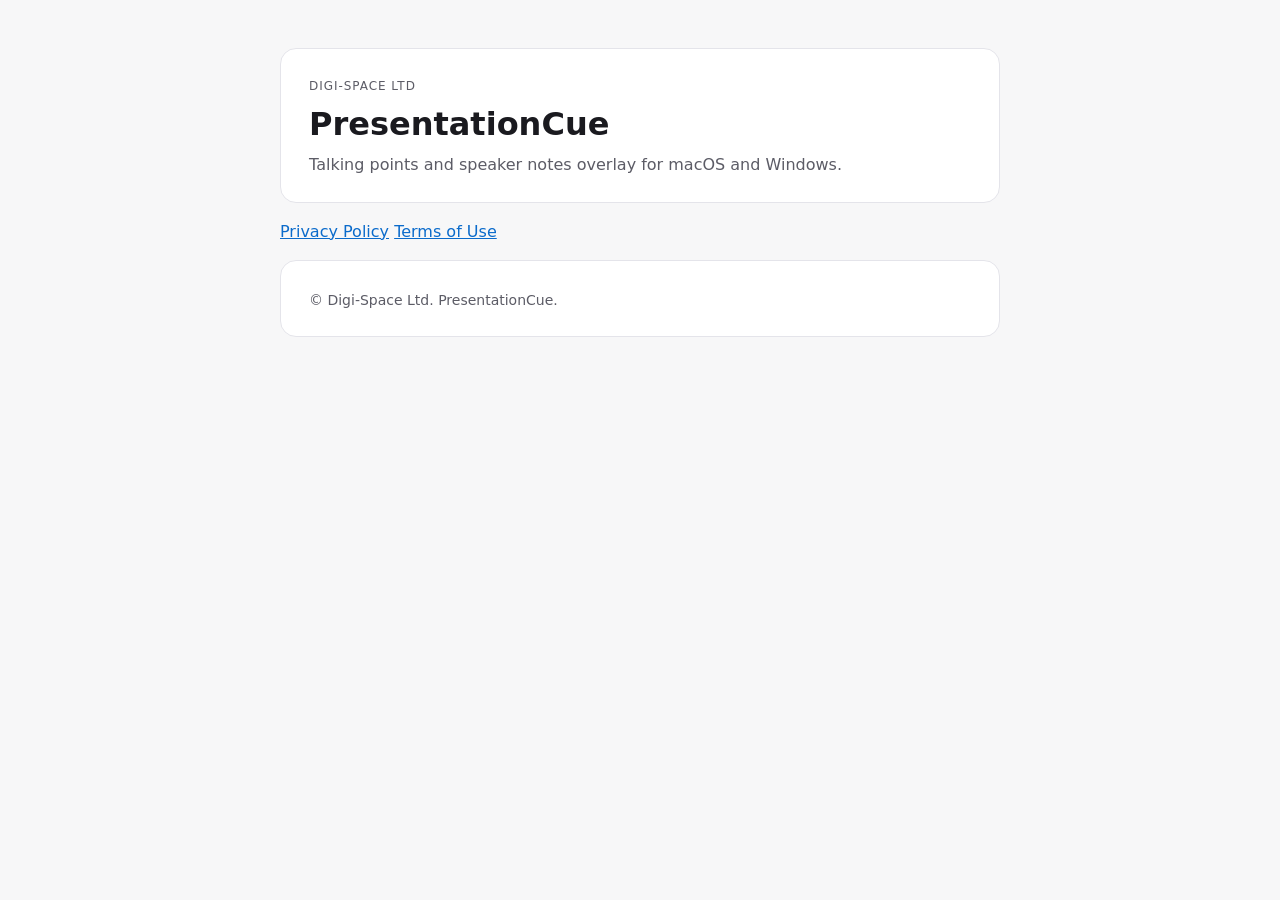
==== docs/index.html @ 4879d0cb "update to presentationCue" ====
<!DOCTYPE html>
<html lang="en-GB">
<head>
  <meta charset="utf-8" />
  <meta name="viewport" content="width=device-width, initial-scale=1" />
  <title>PresentationCue</title>
  <link rel="stylesheet" href="styles.css" />
</head>
<body>
  <main class="page">
    <header>
      <p class="eyebrow">Digi-Space Ltd</p>
      <h1>PresentationCue</h1>
      <p class="lede">Talking points and speaker notes overlay for macOS and Windows.</p>
    </header>
    <nav class="links">
      <a href="privacy.html">Privacy Policy</a>
      <a href="terms.html">Terms of Use</a>
    </nav>
    <footer>
      <p>&copy; Digi-Space Ltd. PresentationCue.</p>
    </footer>
  </main>
</body>
</html>
---- docs/styles.css ----
:root {
  color-scheme: light dark;
  --bg: #f7f7f8;
  --card: #ffffff;
  --text: #1a1a1f;
  --muted: #5c5c66;
  --accent: #0b6bcb;
  --border: #e4e4ea;
}

@media (prefers-color-scheme: dark) {
  :root {
    --bg: #111114;
    --card: #1a1a20;
    --text: #f2f2f5;
    --muted: #a8a8b3;
    --accent: #5eb0ff;
    --border: #2d2d36;
  }
}

* {
  box-sizing: border-box;
}

body {
  margin: 0;
  font-family: "Segoe UI", system-ui, -apple-system, sans-serif;
  background: var(--bg);
  color: var(--text);
  line-height: 1.6;
}

.page {
  max-width: 760px;
  margin: 0 auto;
  padding: 48px 20px 64px;
}

header,
article,
footer {
  background: var(--card);
  border: 1px solid var(--border);
  border-radius: 16px;
  padding: 28px 28px 24px;
}

header {
  margin-bottom: 16px;
}

article {
  margin-bottom: 16px;
}

.eyebrow {
  margin: 0 0 8px;
  font-size: 12px;
  letter-spacing: 0.08em;
  text-transform: uppercase;
  color: var(--muted);
}

h1,
h2 {
  line-height: 1.25;
}

h1 {
  margin: 0 0 8px;
  font-size: 2rem;
}

h2 {
  margin: 28px 0 10px;
  font-size: 1.15rem;
}

h3 {
  margin: 18px 0 8px;
  font-size: 1rem;
}

section + section {
  margin-top: 8px;
}

.company-card {
  background: var(--bg);
  border: 1px solid var(--border);
  border-radius: 12px;
  padding: 16px 18px;
  margin: 20px 0;
}

.company-card p {
  margin: 0 0 4px;
}

.lede,
.links,
footer p,
.updated {
  color: var(--muted);
}

.lede {
  margin: 0;
}

.links {
  margin: 0 0 16px;
}

.links a,
a {
  color: var(--accent);
}

ul {
  padding-left: 1.2rem;
}

li + li {
  margin-top: 8px;
}

footer p {
  margin: 0;
  font-size: 14px;
}
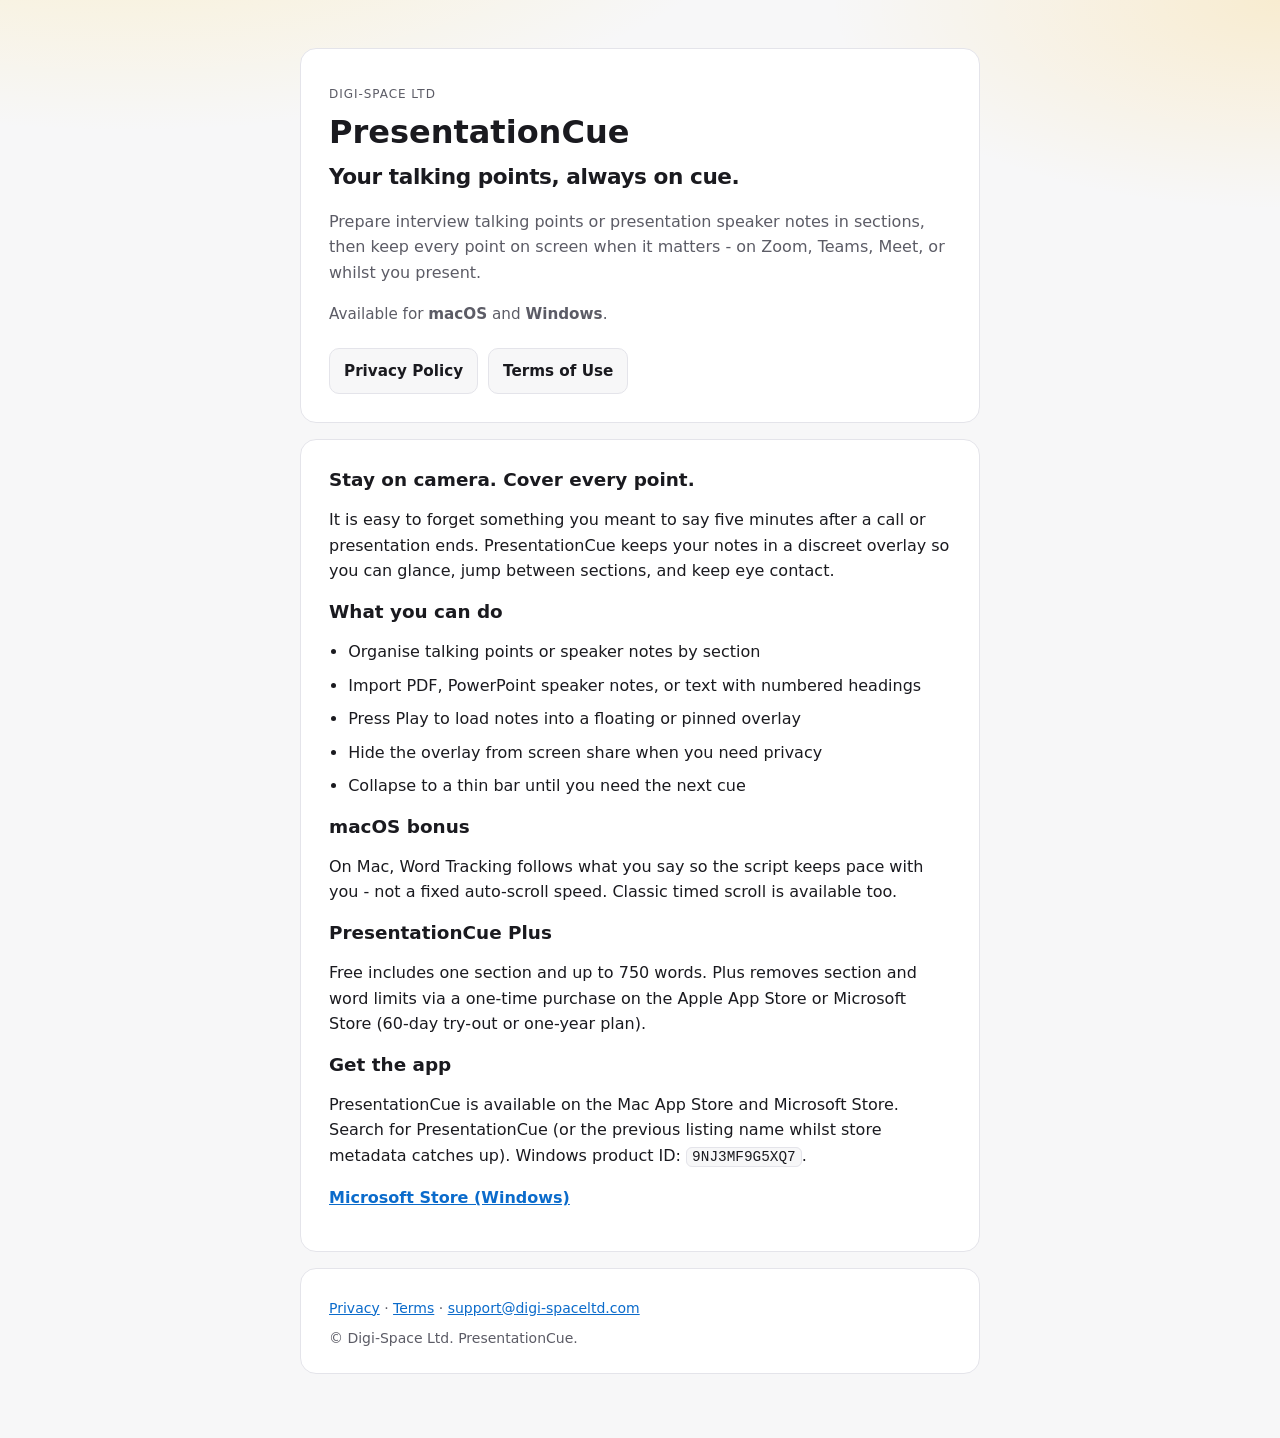
==== commit 8491462f: "Add PresentationCue product landing page" ====
--- a/docs/index.html
+++ b/docs/index.html
@@ -3,21 +3,95 @@
 <head>
   <meta charset="utf-8" />
   <meta name="viewport" content="width=device-width, initial-scale=1" />
-  <title>PresentationCue</title>
+  <title>PresentationCue - talking points, always on cue</title>
+  <meta
+    name="description"
+    content="Prepare interview talking points or speaker notes in sections, then keep them on screen during Zoom, Teams, or Meet - without breaking eye contact."
+  />
   <link rel="stylesheet" href="styles.css" />
 </head>
-<body>
-  <main class="page">
-    <header>
+<body class="home">
+  <main class="page home-page">
+    <header class="hero">
       <p class="eyebrow">Digi-Space Ltd</p>
       <h1>PresentationCue</h1>
-      <p class="lede">Talking points and speaker notes overlay for macOS and Windows.</p>
+      <p class="tagline">Your talking points, always on cue.</p>
+      <p class="lede">
+        Prepare interview talking points or presentation speaker notes in sections,
+        then keep every point on screen when it matters - on Zoom, Teams, Meet, or
+        whilst you present.
+      </p>
+      <p class="platforms">Available for <strong>macOS</strong> and <strong>Windows</strong>.</p>
+      <nav class="cta-row" aria-label="Legal">
+        <a class="cta cta-secondary" href="privacy.html">Privacy Policy</a>
+        <a class="cta cta-secondary" href="terms.html">Terms of Use</a>
+      </nav>
     </header>
-    <nav class="links">
-      <a href="privacy.html">Privacy Policy</a>
-      <a href="terms.html">Terms of Use</a>
-    </nav>
+
+    <article class="home-article">
+      <section>
+        <h2>Stay on camera. Cover every point.</h2>
+        <p>
+          It is easy to forget something you meant to say five minutes after a call
+          or presentation ends. PresentationCue keeps your notes in a discreet
+          overlay so you can glance, jump between sections, and keep eye contact.
+        </p>
+      </section>
+
+      <section>
+        <h2>What you can do</h2>
+        <ul>
+          <li>Organise talking points or speaker notes by section</li>
+          <li>Import PDF, PowerPoint speaker notes, or text with numbered headings</li>
+          <li>Press Play to load notes into a floating or pinned overlay</li>
+          <li>Hide the overlay from screen share when you need privacy</li>
+          <li>Collapse to a thin bar until you need the next cue</li>
+        </ul>
+      </section>
+
+      <section>
+        <h2>macOS bonus</h2>
+        <p>
+          On Mac, Word Tracking follows what you say so the script keeps pace with
+          you - not a fixed auto-scroll speed. Classic timed scroll is available too.
+        </p>
+      </section>
+
+      <section>
+        <h2>PresentationCue Plus</h2>
+        <p>
+          Free includes one section and up to 750 words. Plus removes section and
+          word limits via a one-time purchase on the Apple App Store or Microsoft Store
+          (60-day try-out or one-year plan).
+        </p>
+      </section>
+
+      <section>
+        <h2>Get the app</h2>
+        <p>
+          PresentationCue is available on the Mac App Store and Microsoft Store.
+          Search for PresentationCue (or the previous listing name whilst store
+          metadata catches up). Windows product ID:
+          <code>9NJ3MF9G5XQ7</code>.
+        </p>
+        <p>
+          <a
+            class="store-link"
+            href="https://apps.microsoft.com/detail/9NJ3MF9G5XQ7"
+            rel="noopener noreferrer"
+            >Microsoft Store (Windows)</a>
+        </p>
+      </section>
+    </article>
+
     <footer>
+      <p>
+        <a href="privacy.html">Privacy</a>
+        ·
+        <a href="terms.html">Terms</a>
+        ·
+        <a href="mailto:support@digi-spaceltd.com">support@digi-spaceltd.com</a>
+      </p>
       <p>&copy; Digi-Space Ltd. PresentationCue.</p>
     </footer>
   </main>
--- a/docs/styles.css
+++ b/docs/styles.css
@@ -130,3 +130,94 @@
   margin: 0;
   font-size: 14px;
 }
+
+footer p + p {
+  margin-top: 8px;
+}
+
+/* Home / product landing */
+body.home {
+  background:
+    radial-gradient(1200px 500px at 10% -10%, rgba(255, 213, 79, 0.28), transparent 55%),
+    radial-gradient(900px 420px at 100% 0%, rgba(255, 179, 0, 0.16), transparent 50%),
+    var(--bg);
+}
+
+.home-page {
+  max-width: 720px;
+}
+
+.hero {
+  background: var(--card);
+  border: 1px solid var(--border);
+  border-radius: 16px;
+  padding: 36px 28px 28px;
+  margin-bottom: 16px;
+}
+
+.tagline {
+  margin: 0 0 14px;
+  font-size: 1.35rem;
+  font-weight: 600;
+  letter-spacing: -0.02em;
+  color: var(--text);
+}
+
+.platforms {
+  margin: 16px 0 0;
+  color: var(--muted);
+  font-size: 0.95rem;
+}
+
+.cta-row {
+  display: flex;
+  flex-wrap: wrap;
+  gap: 10px;
+  margin-top: 22px;
+}
+
+.cta {
+  display: inline-block;
+  padding: 10px 14px;
+  border-radius: 10px;
+  text-decoration: none;
+  font-weight: 600;
+  font-size: 0.95rem;
+}
+
+.cta-secondary {
+  color: var(--text);
+  background: var(--bg);
+  border: 1px solid var(--border);
+}
+
+.cta-secondary:hover {
+  border-color: #ffb300;
+}
+
+.home-article h2:first-child {
+  margin-top: 0;
+}
+
+.store-link {
+  font-weight: 600;
+}
+
+code {
+  font-family: ui-monospace, SFMono-Regular, Menlo, Consolas, monospace;
+  font-size: 0.9em;
+  padding: 0.1em 0.35em;
+  border-radius: 6px;
+  background: var(--bg);
+  border: 1px solid var(--border);
+}
+
+@media (prefers-color-scheme: dark) {
+  body.home {
+    background:
+      radial-gradient(1200px 500px at 10% -10%, rgba(255, 213, 79, 0.12), transparent 55%),
+      radial-gradient(900px 420px at 100% 0%, rgba(255, 179, 0, 0.08), transparent 50%),
+      var(--bg);
+  }
+}
+
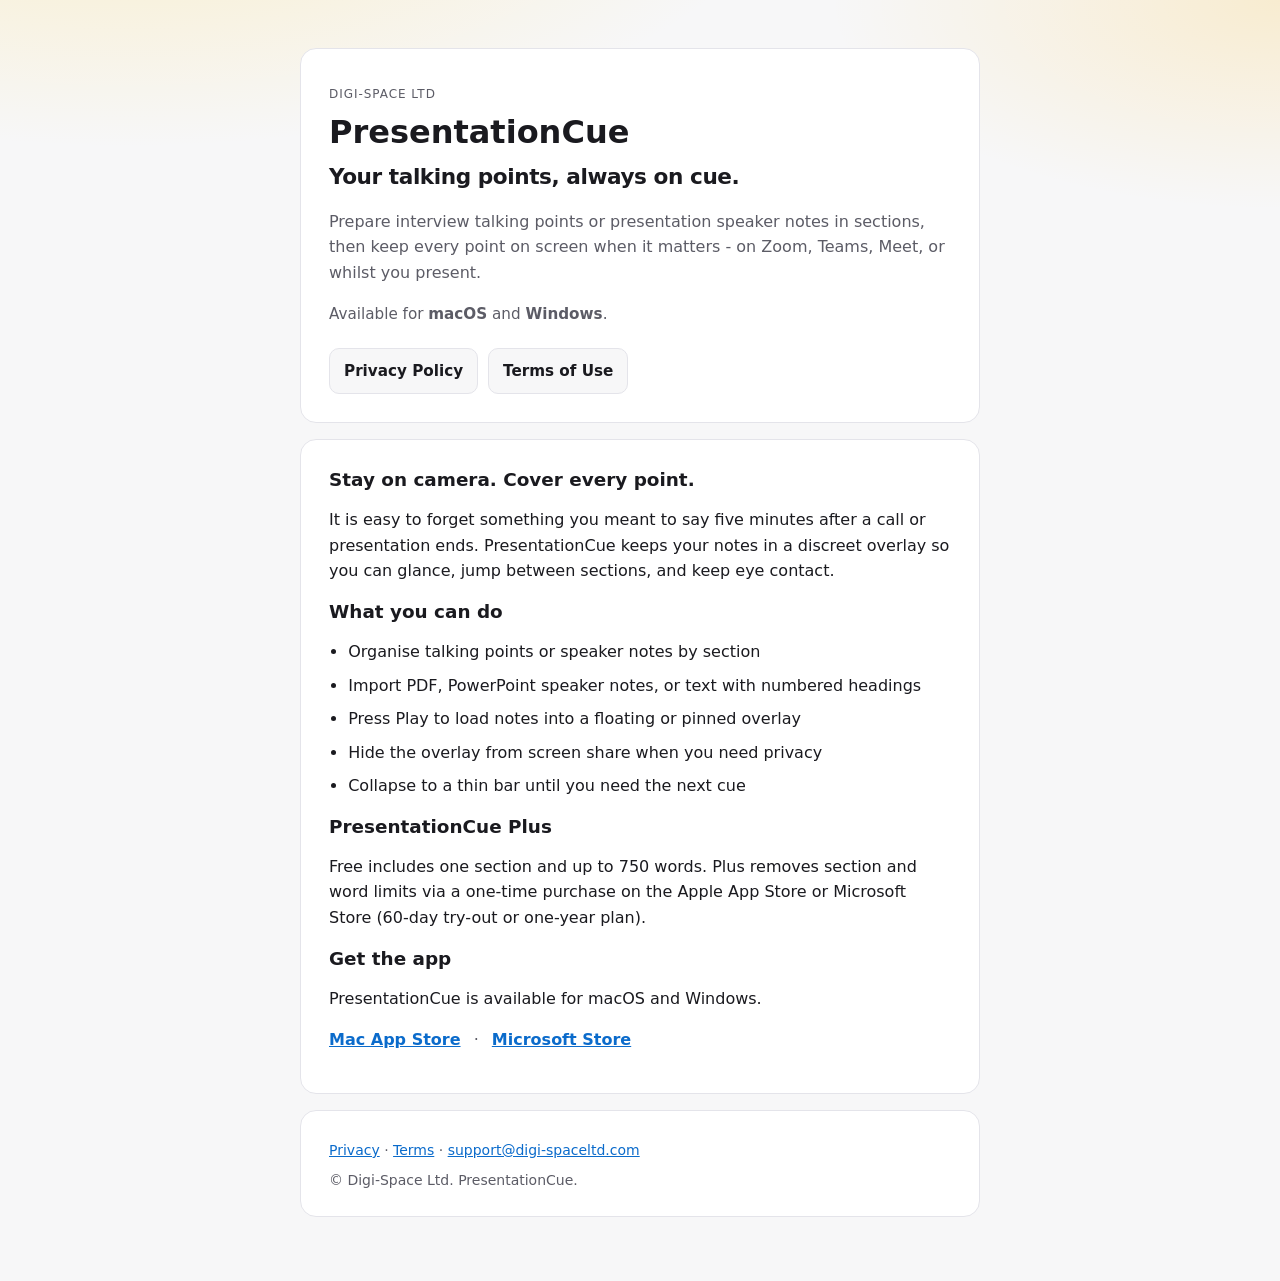
==== commit e89346a7: "updated PresentationCue product landing page" ====
--- a/docs/index.html
+++ b/docs/index.html
@@ -50,14 +50,6 @@
       </section>
 
       <section>
-        <h2>macOS bonus</h2>
-        <p>
-          On Mac, Word Tracking follows what you say so the script keeps pace with
-          you - not a fixed auto-scroll speed. Classic timed scroll is available too.
-        </p>
-      </section>
-
-      <section>
         <h2>PresentationCue Plus</h2>
         <p>
           Free includes one section and up to 750 words. Plus removes section and
@@ -69,17 +61,20 @@
       <section>
         <h2>Get the app</h2>
         <p>
-          PresentationCue is available on the Mac App Store and Microsoft Store.
-          Search for PresentationCue (or the previous listing name whilst store
-          metadata catches up). Windows product ID:
-          <code>9NJ3MF9G5XQ7</code>.
+          PresentationCue is available for macOS and Windows.
         </p>
-        <p>
+        <p class="store-links">
+          <a
+            class="store-link"
+            href="https://apps.apple.com/us/app/interviewcue-teleprompter/id6794130045?mt=12"
+            rel="noopener noreferrer"
+            >Mac App Store</a>
+          <span class="store-sep" aria-hidden="true">·</span>
           <a
             class="store-link"
             href="https://apps.microsoft.com/detail/9NJ3MF9G5XQ7"
             rel="noopener noreferrer"
-            >Microsoft Store (Windows)</a>
+            >Microsoft Store</a>
         </p>
       </section>
     </article>
--- a/docs/styles.css
+++ b/docs/styles.css
@@ -221,3 +221,12 @@
   }
 }
 
+.store-links {
+  margin-top: 8px;
+}
+
+.store-sep {
+  margin: 0 8px;
+  color: var(--muted);
+}
+
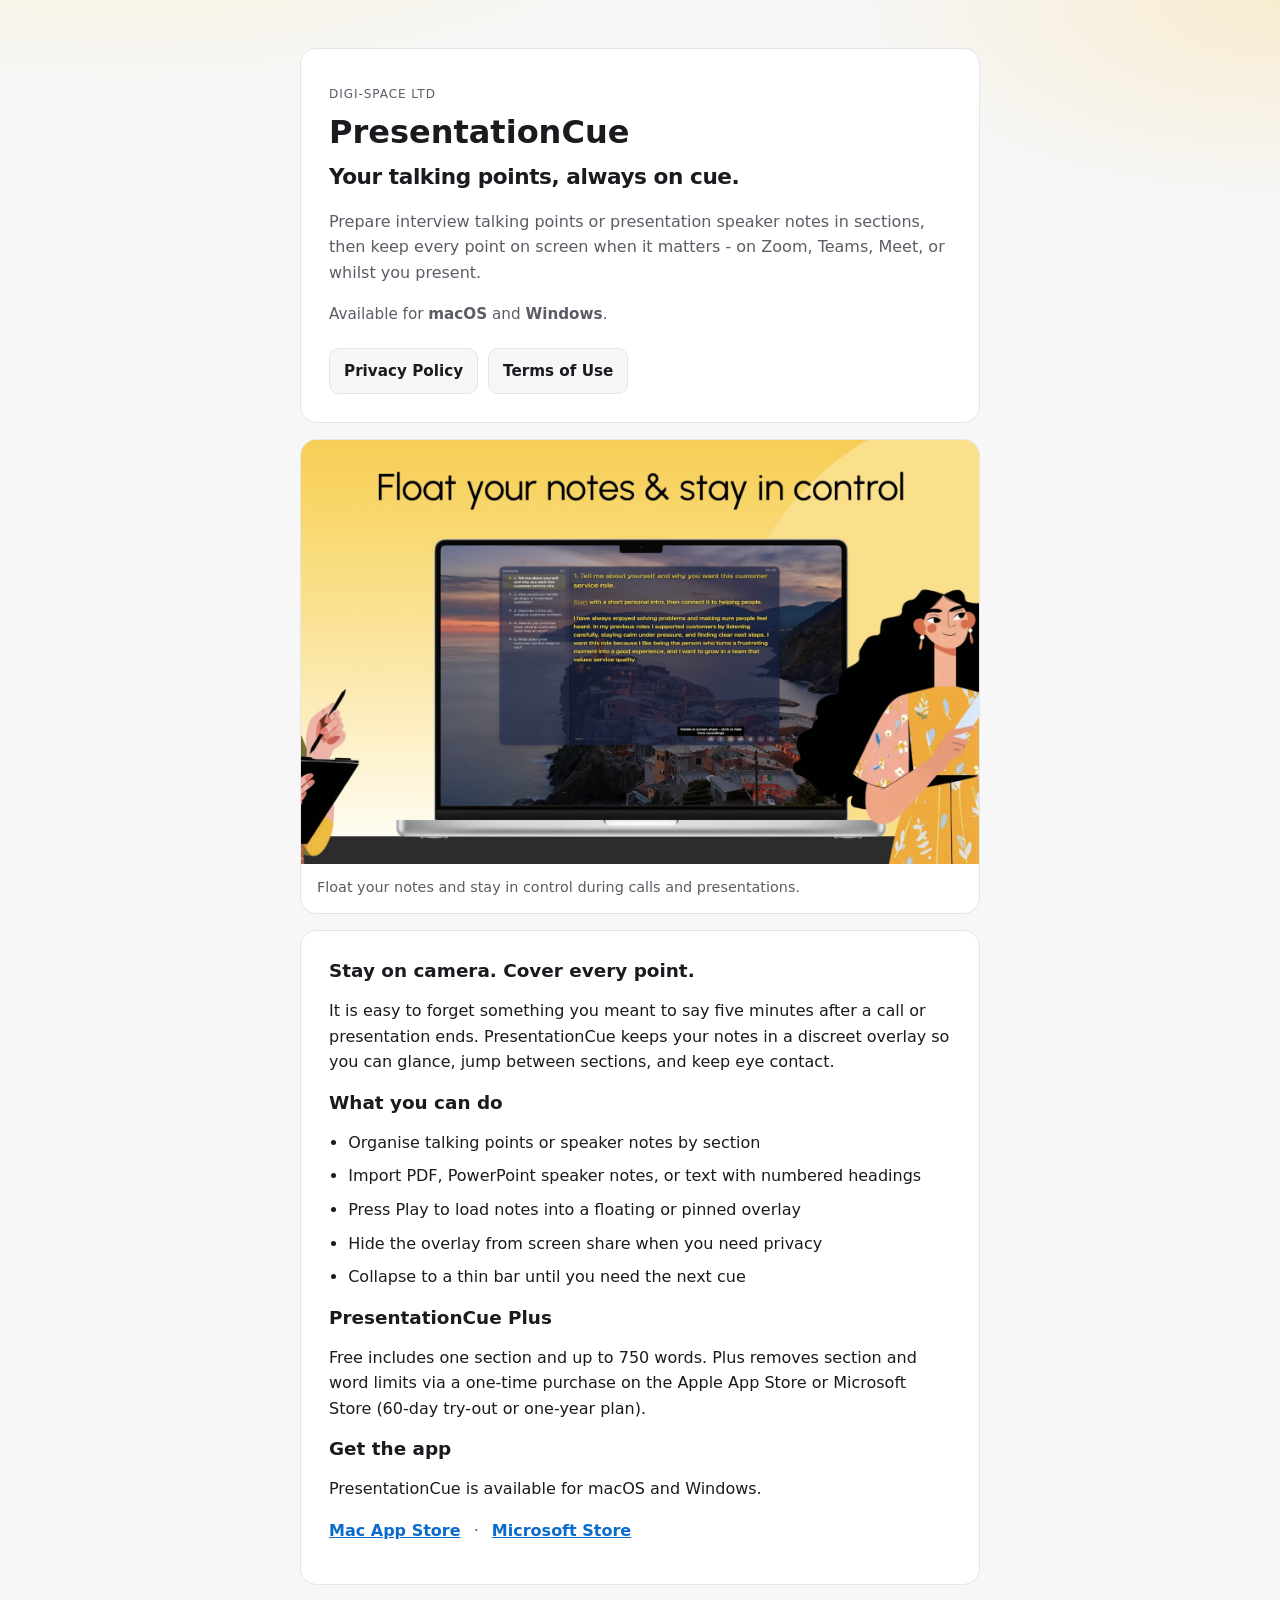
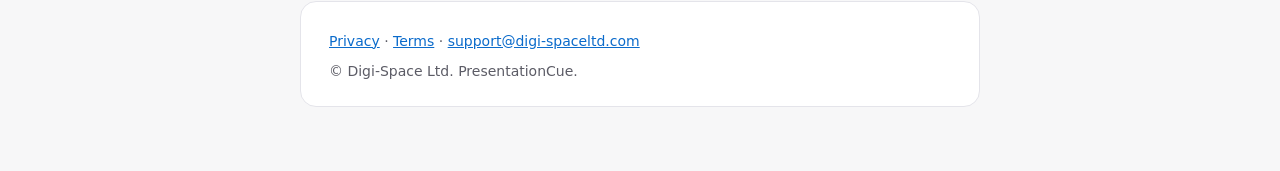
==== commit 66187552: "app preview" ====
--- a/docs/index.html
+++ b/docs/index.html
@@ -27,6 +27,18 @@
         <a class="cta cta-secondary" href="terms.html">Terms of Use</a>
       </nav>
     </header>
+
+    <figure class="hero-preview">
+      <img
+        src="presentationCue.jpg"
+        width="1600"
+        height="1000"
+        alt="PresentationCue floating overlay on a laptop, with talking points and screen-share privacy control"
+        loading="eager"
+        decoding="async"
+      />
+      <figcaption>Float your notes and stay in control during calls and presentations.</figcaption>
+    </figure>
 
     <article class="home-article">
       <section>
--- a/docs/styles.css
+++ b/docs/styles.css
@@ -230,3 +230,26 @@
   color: var(--muted);
 }
 
+.hero-preview {
+  margin: 0 0 16px;
+  padding: 0;
+  border: 1px solid var(--border);
+  border-radius: 16px;
+  overflow: hidden;
+  background: var(--card);
+}
+
+.hero-preview img {
+  display: block;
+  width: 100%;
+  height: auto;
+  vertical-align: middle;
+}
+
+.hero-preview figcaption {
+  margin: 0;
+  padding: 12px 16px 14px;
+  font-size: 0.9rem;
+  color: var(--muted);
+}
+
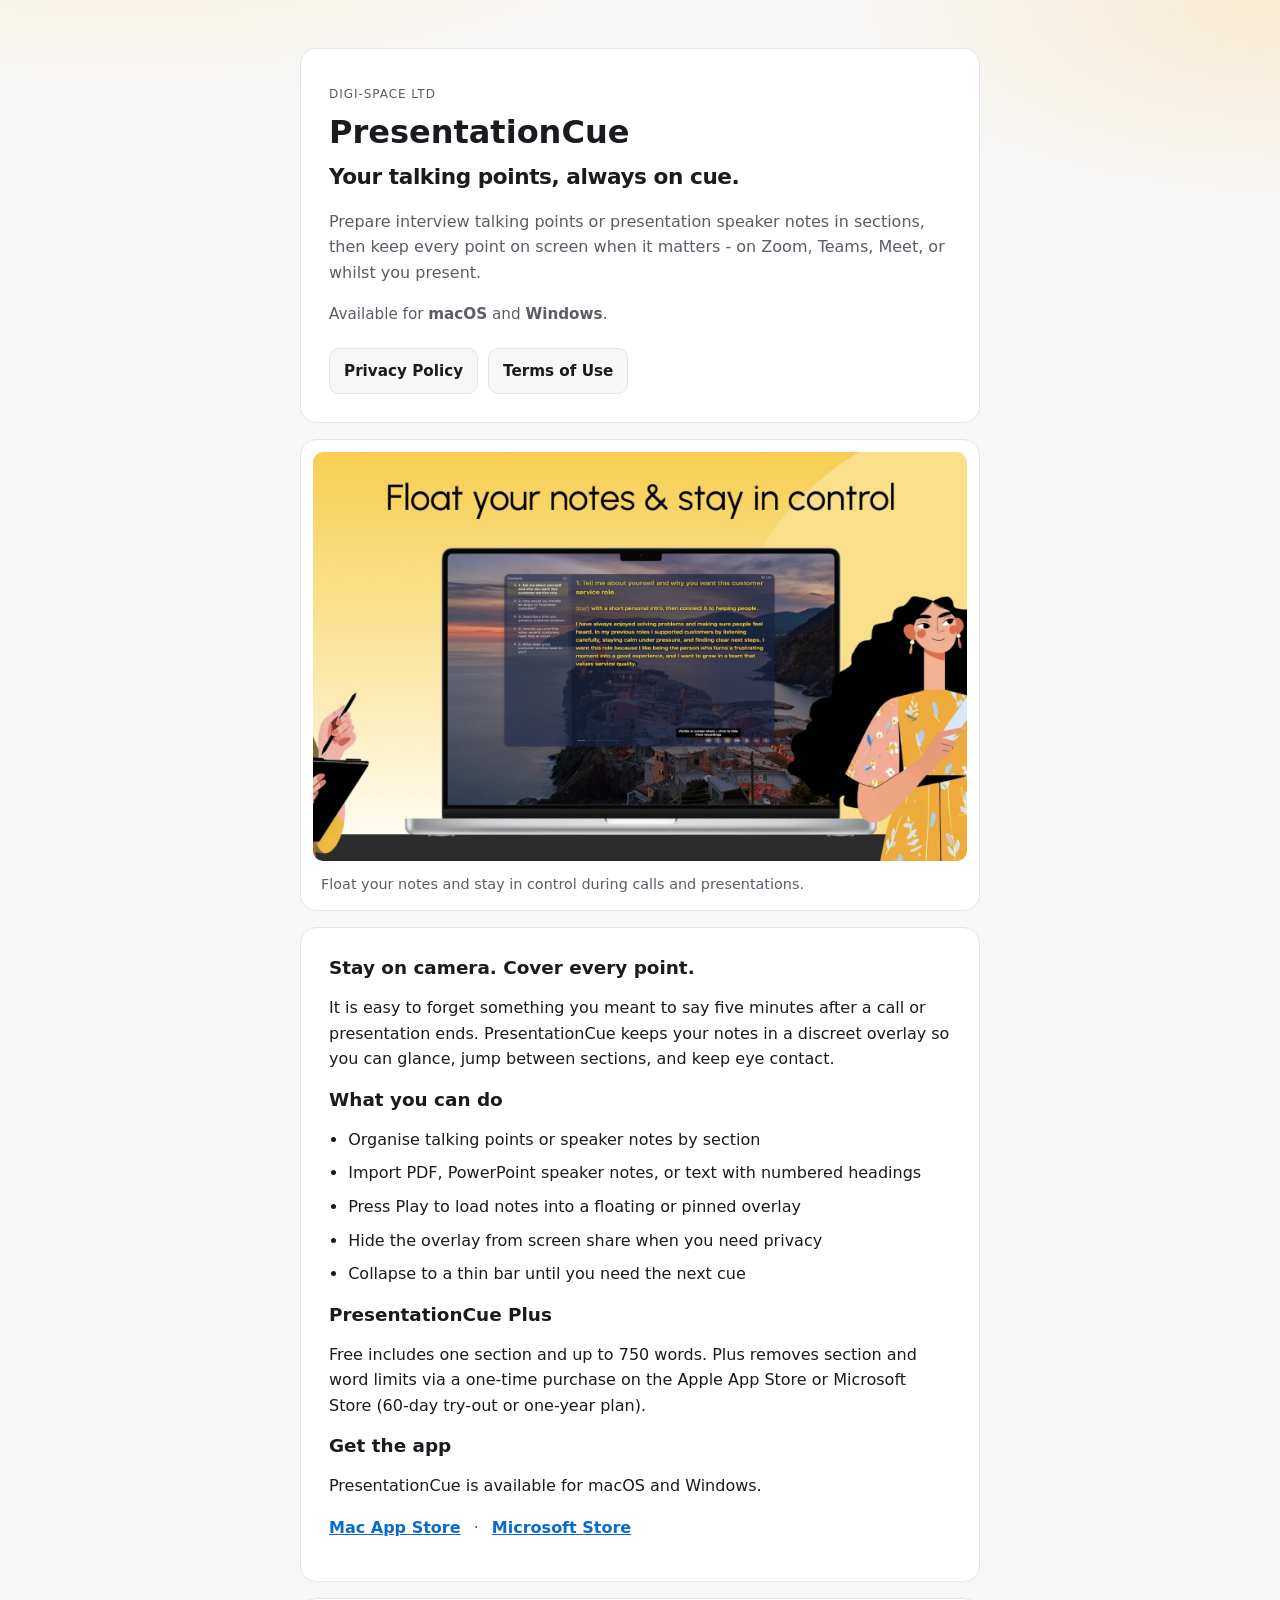
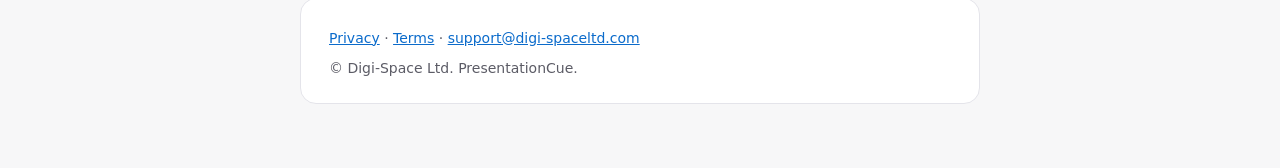
==== commit ab0145cd: "app preview format" ====
--- a/docs/index.html
+++ b/docs/index.html
@@ -29,14 +29,14 @@
     </header>
 
     <figure class="hero-preview">
-      <img
-        src="presentationCue.jpg"
-        width="1600"
-        height="1000"
-        alt="PresentationCue floating overlay on a laptop, with talking points and screen-share privacy control"
-        loading="eager"
-        decoding="async"
-      />
+      <div class="hero-preview-frame">
+        <img
+          src="presentationCue.jpg"
+          alt="PresentationCue floating overlay on a laptop, with talking points and screen-share privacy control"
+          loading="eager"
+          decoding="async"
+        />
+      </div>
       <figcaption>Float your notes and stay in control during calls and presentations.</figcaption>
     </figure>
 
--- a/docs/styles.css
+++ b/docs/styles.css
@@ -29,12 +29,15 @@
   background: var(--bg);
   color: var(--text);
   line-height: 1.6;
+  overflow-x: hidden;
 }
 
 .page {
   max-width: 760px;
+  width: 100%;
   margin: 0 auto;
   padding: 48px 20px 64px;
+  box-sizing: border-box;
 }
 
 header,
@@ -145,6 +148,8 @@
 
 .home-page {
   max-width: 720px;
+  width: 100%;
+  min-width: 0;
 }
 
 .hero {
@@ -230,25 +235,38 @@
   color: var(--muted);
 }
 
+/* Same card width as hero / article - never break out of .page */
 .hero-preview {
   margin: 0 0 16px;
-  padding: 0;
+  padding: 12px 12px 0;
+  max-width: 100%;
+  min-width: 0;
   border: 1px solid var(--border);
   border-radius: 16px;
   overflow: hidden;
   background: var(--card);
+  box-sizing: border-box;
+}
+
+.hero-preview-frame {
+  max-width: 100%;
+  min-width: 0;
+  overflow: hidden;
+  border-radius: 10px;
+  line-height: 0;
 }
 
 .hero-preview img {
   display: block;
   width: 100%;
+  max-width: 100%;
   height: auto;
-  vertical-align: middle;
+  object-fit: contain;
 }
 
 .hero-preview figcaption {
   margin: 0;
-  padding: 12px 16px 14px;
+  padding: 12px 8px 14px;
   font-size: 0.9rem;
   color: var(--muted);
 }
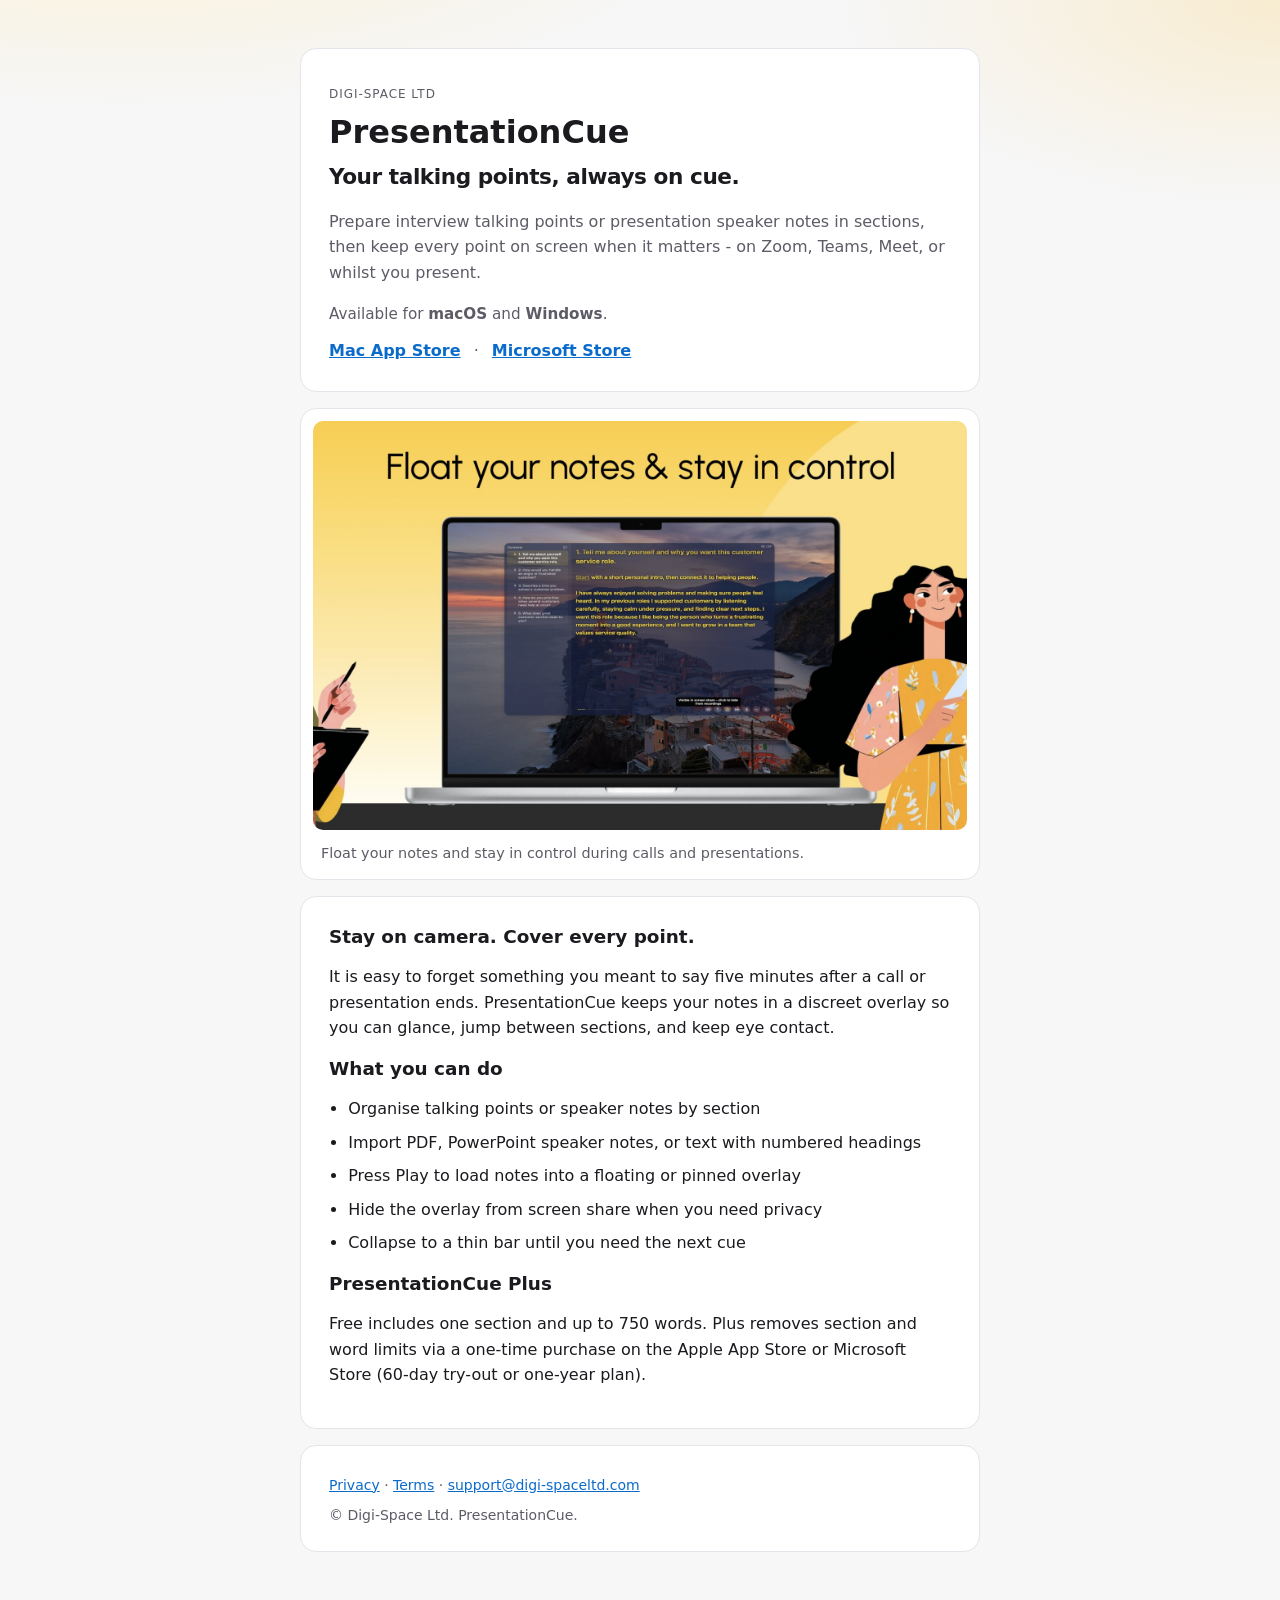
==== commit 2c1eae5b: "app store links updated" ====
--- a/docs/index.html
+++ b/docs/index.html
@@ -22,10 +22,19 @@
         whilst you present.
       </p>
       <p class="platforms">Available for <strong>macOS</strong> and <strong>Windows</strong>.</p>
-      <nav class="cta-row" aria-label="Legal">
-        <a class="cta cta-secondary" href="privacy.html">Privacy Policy</a>
-        <a class="cta cta-secondary" href="terms.html">Terms of Use</a>
-      </nav>
+      <p class="store-links">
+        <a
+          class="store-link"
+          href="https://apps.apple.com/us/app/interviewcue-teleprompter/id6794130045?mt=12"
+          rel="noopener noreferrer"
+          >Mac App Store</a>
+        <span class="store-sep" aria-hidden="true">·</span>
+        <a
+          class="store-link"
+          href="https://apps.microsoft.com/detail/9NJ3MF9G5XQ7"
+          rel="noopener noreferrer"
+          >Microsoft Store</a>
+      </p>
     </header>
 
     <figure class="hero-preview">
@@ -69,26 +78,6 @@
           (60-day try-out or one-year plan).
         </p>
       </section>
-
-      <section>
-        <h2>Get the app</h2>
-        <p>
-          PresentationCue is available for macOS and Windows.
-        </p>
-        <p class="store-links">
-          <a
-            class="store-link"
-            href="https://apps.apple.com/us/app/interviewcue-teleprompter/id6794130045?mt=12"
-            rel="noopener noreferrer"
-            >Mac App Store</a>
-          <span class="store-sep" aria-hidden="true">·</span>
-          <a
-            class="store-link"
-            href="https://apps.microsoft.com/detail/9NJ3MF9G5XQ7"
-            rel="noopener noreferrer"
-            >Microsoft Store</a>
-        </p>
-      </section>
     </article>
 
     <footer>
--- a/docs/styles.css
+++ b/docs/styles.css
@@ -271,3 +271,7 @@
   color: var(--muted);
 }
 
+.hero .store-links {
+  margin: 12px 0 0;
+}
+
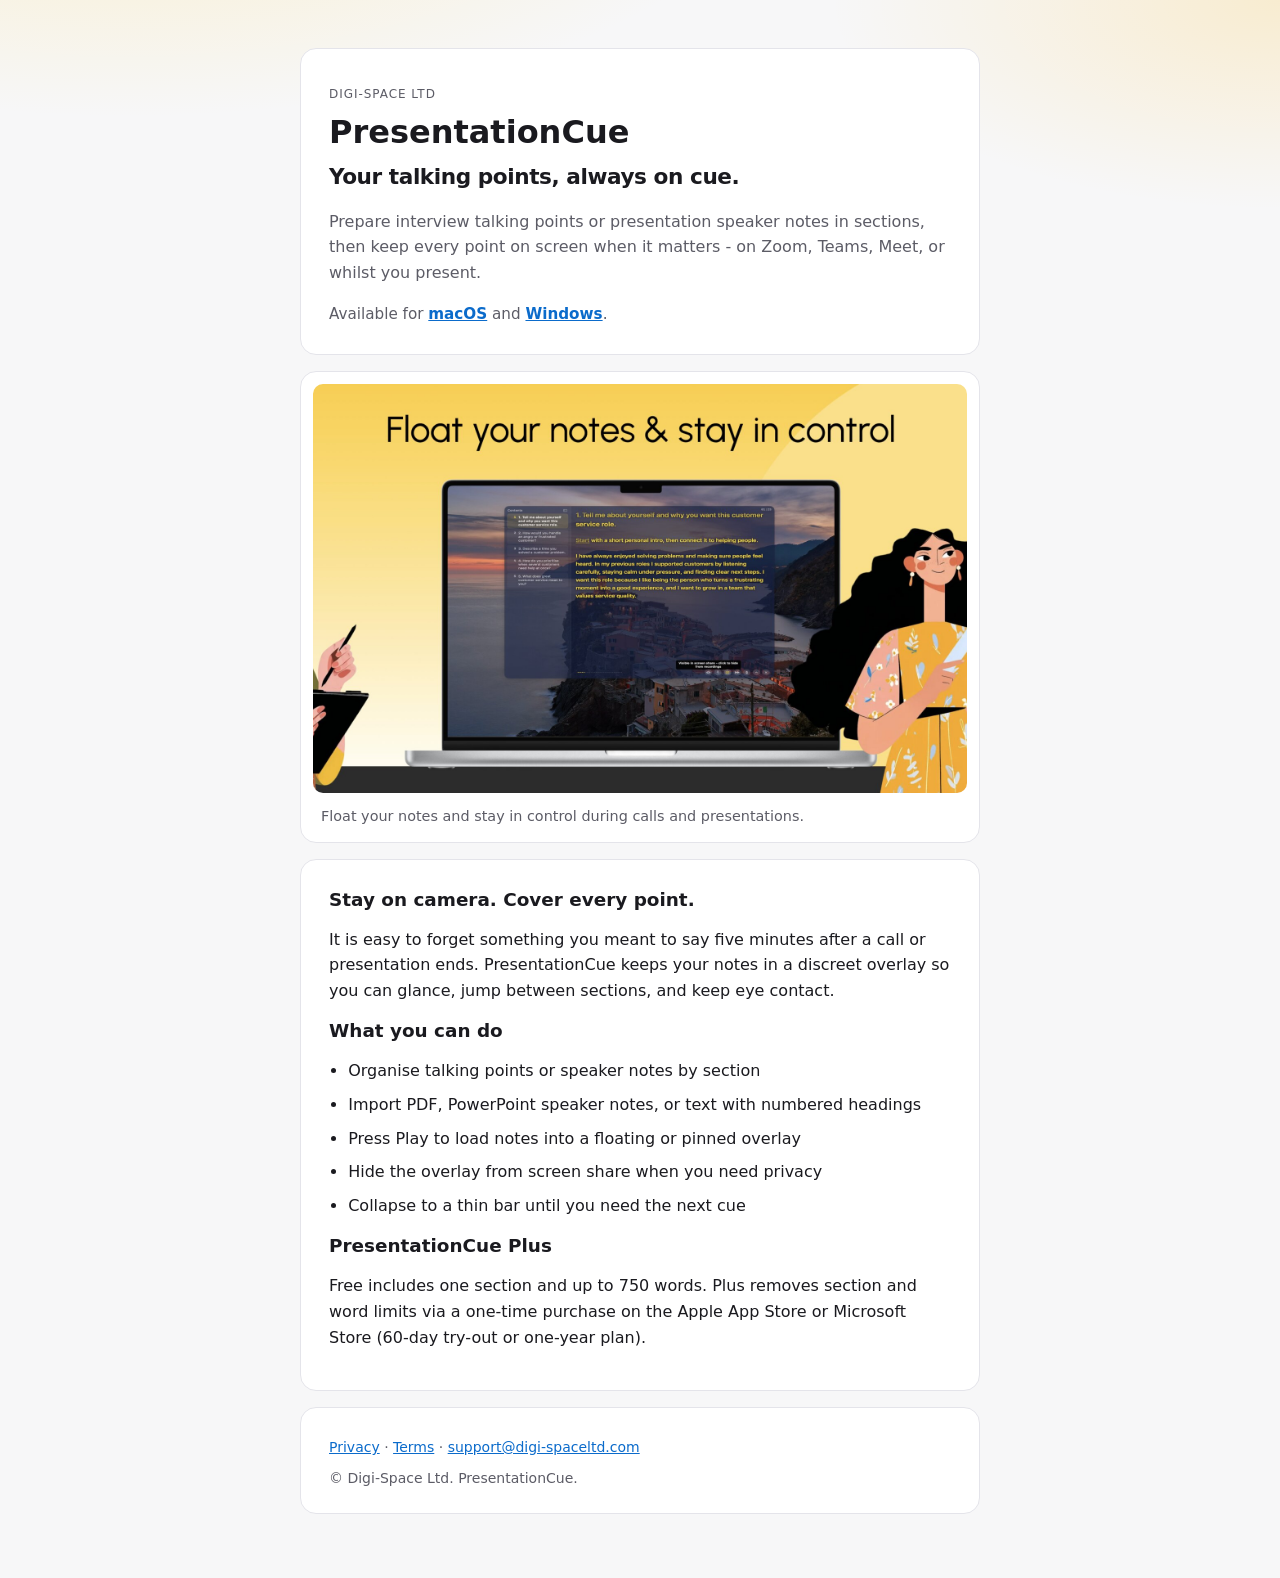
==== commit 323feb5c: "app store links hero" ====
--- a/docs/index.html
+++ b/docs/index.html
@@ -21,19 +21,19 @@
         then keep every point on screen when it matters - on Zoom, Teams, Meet, or
         whilst you present.
       </p>
-      <p class="platforms">Available for <strong>macOS</strong> and <strong>Windows</strong>.</p>
-      <p class="store-links">
+      <p class="platforms">
+        Available for
         <a
           class="store-link"
           href="https://apps.apple.com/us/app/interviewcue-teleprompter/id6794130045?mt=12"
           rel="noopener noreferrer"
-          >Mac App Store</a>
-        <span class="store-sep" aria-hidden="true">·</span>
+          ><strong>macOS</strong></a>
+        and
         <a
           class="store-link"
           href="https://apps.microsoft.com/detail/9NJ3MF9G5XQ7"
           rel="noopener noreferrer"
-          >Microsoft Store</a>
+          ><strong>Windows</strong></a>.
       </p>
     </header>
 
